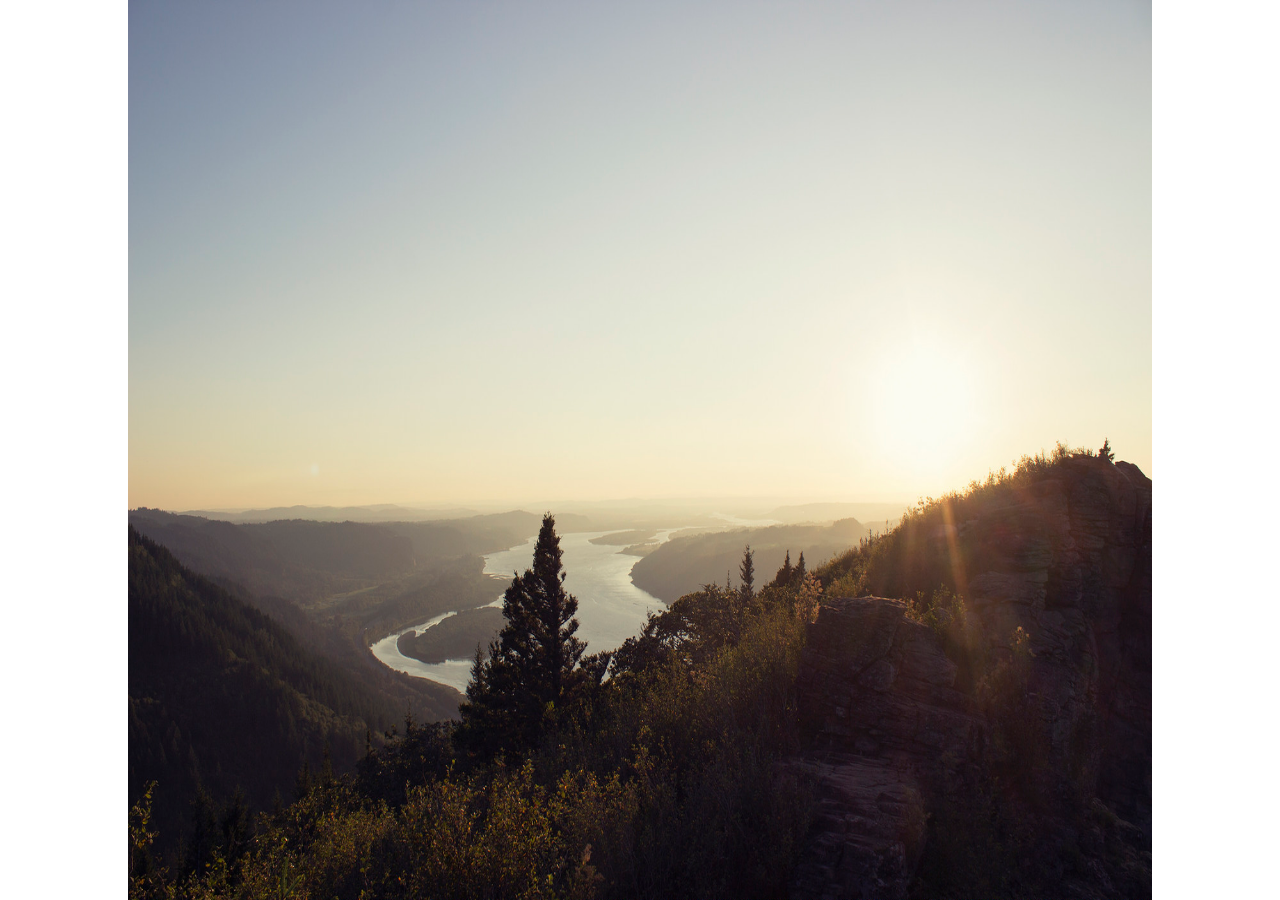
==== index.html @ 679462ae "donghua" ====
<!DOCTYPE html>
<html lang="en">
<head>
	<meta charset="UTF-8">
	<title>3d相册</title>
    <meta name="viewport" content="width=device-width, initial-scale=1, user-scalable=0, minimum-scale=1.0, maximum-scale=1.0" />


    <!-- 在引入lib-flexible需要执行的JS之前，可以手动设置meta来控制dpr值 -->
    <meta content="maximum-dpr=2" name="flexible" />
    <!-- 淘宝移动自适应js -->
    <script type="text/javascript" src="js/build/flexible_css.js"></script>
    <script type="text/javascript" src="js/build/flexible.js"></script>


    <!-- 重置浏览器样式 -->
    <link rel="stylesheet" type="text/css" href="css/build/normalize.css">   

    <!-- 滑动图片样式 -->
    <link rel="stylesheet" type="text/css" href="css/swipePhoto.css">   

    <!-- 页面样式 -->
    <link rel="stylesheet" type="text/css" href="css/main.css">   

</head>
<body>
    <div class="page-ground">    
        <div class="page page1">  
            <div class="photo-thumbnail-wrap" id="photo-thumbnail-wrap">
                <div class="item">
                    <img src="images/1.jpg">
                </div>
                <div class="item">
                    <img src="images/2.jpg">
                </div>                
            </div>
        </div>
    </div>
    <div class="swiper-container hidden" id="swiper-container">  <!-- 图片预览容器 -->
        <div class="swiper-wrapper">
                                              
        </div>
        <div class="close"></div>
    </div>  
    <div class="overlay hidden"></div>
<script type="text/javascript" src="js/build/zepto.min.js"></script>
<script type="text/javascript" src="js/swipePhoto.js"></script>
<script type="text/javascript">

    var items = [
        ["images/1.jpg","images/2.jpg","images/3.jpg","images/4.jpg","images/5.jpg","images/6.jpg"],
        ["images/2.jpg","images/1.jpg","images/3.jpg","images/4.jpg","images/5.jpg","images/6.jpg"],
        ["images/3.jpg","images/4.jpg","images/3.jpg","images/4.jpg","images/5.jpg","images/6.jpg"],
        ["images/4.jpg","images/3.jpg","images/3.jpg","images/4.jpg","images/5.jpg","images/6.jpg"],
        ["images/5.jpg","images/6.jpg","images/3.jpg","images/4.jpg","images/5.jpg","images/6.jpg"],
        ["images/6.jpg","images/5.jpg","images/3.jpg","images/4.jpg","images/5.jpg","images/6.jpg"]
    ]


    var initSwipePhotoFromDOM = function(entranceSelector,gallerySelector,items){

        var entranceSelector = entranceSelector,
            gallerySelector = gallerySelector,
            items = items;

        var options = {
            imgTarget:document.getElementById("lar-img")
        }

        var parseElements = function(gallerySelector){
            var thumbEl = gallerySelector.childNodes,
                item = [];

            for(var i = 0; i<thumbEl.length; i++){
                if (thumbEl[i].nodeType === 1) {
                    item.push(thumbEl[i]);
                }
            }

            return item;
        }    

        var openSwipePhoto = function(items){
            var gallery = new swipePhoto(gallerySelector,items,options); 
            gallery.init();
        }


        var entranceEl = parseElements(entranceSelector);
        for(var i = 0; i<entranceEl.length; i++){
            (function(i){
                entranceEl[i].onclick = function(){
                    openSwipePhoto(items[i]);
                }         
            })(i)
        } 

    }


    var entranceSelector = document.getElementById("photo-thumbnail-wrap");
    var grllerySelector = document.getElementById("swiper-container");
    initSwipePhotoFromDOM(entranceSelector,grllerySelector,items);

</script>
</body>
</html>




<!-- 注意：

手指在滑动整个屏幕时，会影响浏览器的行为，比如滚动和缩放。所以在调用touch事件时，要注意禁止缩放和滚动。

1.禁止缩放

通过meta元标签来设置。

<meta name="viewport" content="target-densitydpi=320,width=640,user-scalable=no">

2.禁止滚动

preventDefault是阻止默认行为，touch事件的默认行为就是滚动。

event.preventDefault(); -->
---- css/swipePhoto.css ----
div{
  box-sizing: border-box;
}
.hidden{
	display: none;
}
.visible{
	display: block;
}
.overlay{ /*用于遮挡背景*/
  position: fixed;
  top: 0;
  bottom: 0;
  left: 0;
  right: 0;
  z-index: 333;
  background-color: rgba(0,0,0,.6);
}
.swiper-container{
  position: absolute;
  left: 0;
  top: 0;
  width: 100%;
  height: 100%;
  overflow: hidden;
  z-index: 334;
}
.swiper-wrapper{
	position: relative;
	width: 100%;
	height: 100%;
}
.swiper-wrapper .swiper-slide{
  position: absolute;
  top: 0;
  left: 0;
  
  display: -webkit-box;display: -webkit-flex;display: -ms-flexbox;display: flex;
  -webkit-box-pack: center;
  -webkit-justify-content: center;
  -ms-flex-pack: center;
  justify-content: center;
  -webkit-box-align: center;
  -webkit-align-items: center;
  -ms-flex-align: center;
          align-items: center;

	width: 100%;
	height: 100%;
}
.swiper-wrapper .swiper-slide img{
  max-width: 100%;
  max-height: 100%;
}
.close{
	position: absolute;
	top: 22px;
	right: 22px;
	z-index: 335;

  width: 22px;
  height: 22px;
  background: url(../img/close.png) center center no-repeat;            
  background-size: cover;
}
.close:after{
	position: absolute;
	content: "";

	top: -10px;
	left: -10px;
	right: -10px;
	bottom: -10px;
}
---- css/main.css ----
.page-ground{
  box-sizing: border-box;
  position: absolute;
  left: 0;
  top: 0;
  width: 100%;
  height: 100%;
  overflow: hidden;
}
.page{
  width: 100%;
  height: 100%;
}
.photo-thumbnail-wrap{
  width: 100%;
  height: 100%;
}
.photo-thumbnail-wrap .item{
  box-sizing: border-box;
  width: 100%;
  height: 100%;
  padding: 0 10%;
  background-color: #fff;
}
.photo-thumbnail-wrap .item img{
  width: 100%;
  height: 100%;
}
.photo-thumbnail-wrap .item p{
  
}
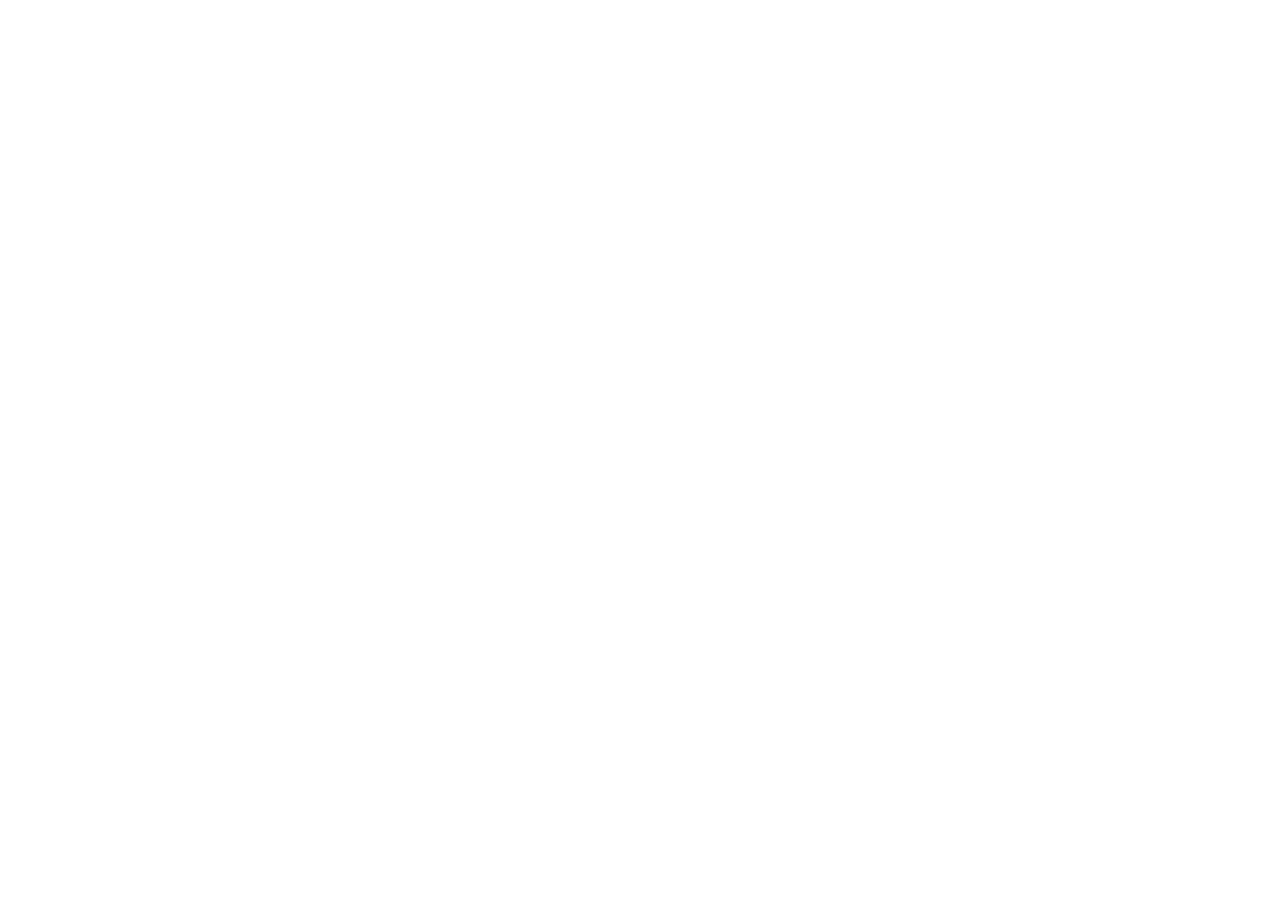
==== commit 12777f03: "解决多次绑定事件的bug" ====
--- a/index.html
+++ b/index.html
@@ -17,6 +17,7 @@
     <link rel="stylesheet" type="text/css" href="css/build/normalize.css">   
 
     <!-- 滑动图片样式 -->
+    <link href="css/default.css" type="text/css" rel="stylesheet">
     <link rel="stylesheet" type="text/css" href="css/swipePhoto.css">   
 
     <!-- 页面样式 -->
@@ -24,15 +25,13 @@
 
 </head>
 <body>
-    <div class="page-ground">    
-        <div class="page page1">  
+    <div class="page-ground"> 
+        <div class="page page1">             
+        </div>      
+        <div class="page page2">  
             <div class="photo-thumbnail-wrap" id="photo-thumbnail-wrap">
-                <div class="item">
-                    <img src="images/1.jpg">
+                <div class="swiper-wrapper">
                 </div>
-                <div class="item">
-                    <img src="images/2.jpg">
-                </div>                
             </div>
         </div>
     </div>
@@ -40,35 +39,23 @@
         <div class="swiper-wrapper">
                                               
         </div>
-        <div class="close"></div>
     </div>  
-    <div class="overlay hidden"></div>
+
+
 <script type="text/javascript" src="js/build/zepto.min.js"></script>
+
+
 <script type="text/javascript" src="js/swipePhoto.js"></script>
 <script type="text/javascript">
-
-    var items = [
-        ["images/1.jpg","images/2.jpg","images/3.jpg","images/4.jpg","images/5.jpg","images/6.jpg"],
-        ["images/2.jpg","images/1.jpg","images/3.jpg","images/4.jpg","images/5.jpg","images/6.jpg"],
-        ["images/3.jpg","images/4.jpg","images/3.jpg","images/4.jpg","images/5.jpg","images/6.jpg"],
-        ["images/4.jpg","images/3.jpg","images/3.jpg","images/4.jpg","images/5.jpg","images/6.jpg"],
-        ["images/5.jpg","images/6.jpg","images/3.jpg","images/4.jpg","images/5.jpg","images/6.jpg"],
-        ["images/6.jpg","images/5.jpg","images/3.jpg","images/4.jpg","images/5.jpg","images/6.jpg"]
-    ]
-
-
-    var initSwipePhotoFromDOM = function(entranceSelector,gallerySelector,items){
+    //图片滑动
+    var initSwipePhotoFromPopUpDOM = function(entranceSelector,gallerySelector,item){
 
         var entranceSelector = entranceSelector,
             gallerySelector = gallerySelector,
-            items = items;
+            item = item;
 
-        var options = {
-            imgTarget:document.getElementById("lar-img")
-        }
-
-        var parseElements = function(gallerySelector){
-            var thumbEl = gallerySelector.childNodes,
+        var parseElements = function(selector){
+            var thumbEl = selector.childNodes,
                 item = [];
 
             for(var i = 0; i<thumbEl.length; i++){
@@ -78,31 +65,100 @@
             }
 
             return item;
-        }    
+        }
 
-        var openSwipePhoto = function(items){
-            var gallery = new swipePhoto(gallerySelector,items,options); 
+        var template = function(item){
+            var html = "";
+            for(var i = 0; i< item.length; i++){
+                html += '<div class="swiper-slide"> <img src="'+ item[i] +'"></div>';
+            }
+
+            return html;
+        }
+
+
+        var openSwipePhoto = function(item){
+
+            var options = {
+                template: template(item),
+            }
+            var gallery = new Swipe(gallerySelector,options); 
             gallery.init();
         }
 
-
-        var entranceEl = parseElements(entranceSelector);
-        for(var i = 0; i<entranceEl.length; i++){
-            (function(i){
-                entranceEl[i].onclick = function(){
-                    openSwipePhoto(items[i]);
-                }         
-            })(i)
-        } 
+        openSwipePhoto(item);
 
     }
 
+    var initSwipePhotoFromDOM = function(gallerySelector,item){
 
-    var entranceSelector = document.getElementById("photo-thumbnail-wrap");
-    var grllerySelector = document.getElementById("swiper-container");
-    initSwipePhotoFromDOM(entranceSelector,grllerySelector,items);
+        var selector = gallerySelector,
+            items = items;
 
+        var parseElements = function(selector){
+            var thumbEl = selector.childNodes,
+                item = [];
+
+            for(var i = 0; i<thumbEl.length; i++){
+                if (thumbEl[i].nodeType === 1) {
+                    item.push(thumbEl[i]);
+                }
+            }
+
+            return item;
+        }
+
+        var template = function(item){
+            var html = "";
+            for(var i = 0; i< item.length; i++){
+                html += '<div class="item"> <img src="'+ item[i] +'"></div>';
+            }
+
+            return html;
+        }
+
+
+        var thouchFun = function(index){
+            console.log("thouchFun");
+
+            var datas = [
+                ["images/1.jpg","images/2.jpg","images/3.jpg","images/4.jpg","images/5.jpg","images/6.jpg"],
+                ["images/2.jpg","images/1.jpg","images/3.jpg","images/4.jpg","images/5.jpg","images/6.jpg"],
+                ["images/3.jpg","images/4.jpg","images/3.jpg","images/4.jpg","images/5.jpg","images/6.jpg"],
+                ["images/4.jpg","images/3.jpg","images/3.jpg","images/4.jpg","images/5.jpg","images/6.jpg"],
+                ["images/5.jpg","images/6.jpg","images/3.jpg","images/4.jpg","images/5.jpg","images/6.jpg"],
+                ["images/6.jpg","images/5.jpg","images/3.jpg","images/4.jpg","images/5.jpg","images/6.jpg"]
+            ]
+
+            var entranceSelector = document.getElementById("photo-thumbnail-wrap");
+            var gallerySelector = document.getElementById("swiper-container");
+
+            initSwipePhotoFromPopUpDOM(entranceSelector,gallerySelector,datas[index]);
+        }
+
+
+        var openSwipePhoto = function(item){
+
+            var options = {
+                template: template(item),
+                isOverlay : false,  
+                isClose : false,
+                isPageNum : false,
+                thouchFun:thouchFun
+            }
+            var gallery = new Swipe(selector,options); 
+            gallery.init();
+        }
+
+        openSwipePhoto(item);
+    }
+
+    var items1 = ["images/1.jpg","images/2.jpg","images/3.jpg","images/4.jpg","images/5.jpg","images/6.jpg"];
+    var gallerySelector = document.getElementById("photo-thumbnail-wrap");
+    initSwipePhotoFromDOM(gallerySelector,items1);
+    
 </script>
+
 </body>
 </html>
 
--- a/css/swipePhoto.css
+++ b/css/swipePhoto.css
@@ -25,38 +25,59 @@
   overflow: hidden;
   z-index: 334;
 }
-.swiper-wrapper{
-	position: relative;
-	width: 100%;
-	height: 100%;
+/*.swiper-wrapper{
+  position: relative;
+  width: 100%;
+  height: 100%;
+  transform: translate3d(0,0,0);
 }
 .swiper-wrapper .swiper-slide{
   position: absolute;
-  top: 0;
-  left: 0;
-  
-  display: -webkit-box;display: -webkit-flex;display: -ms-flexbox;display: flex;
-  -webkit-box-pack: center;
-  -webkit-justify-content: center;
-  -ms-flex-pack: center;
-  justify-content: center;
+  top: 50%;
+  transform: translateY(-50%);
+	width: 100%;
+}*/
+.swiper-wrapper{
+  position: relative;
+  width: 100%;
+  height: 100%;
+  transform: translate3d(0,0,0);
+}
+.swiper-wrapper .swiper-slide{
+  position: absolute;
+
+  height: 100%;
+  width: 100%;
+
+  display: -webkit-box;
+  display: -webkit-flex;
+  display: -ms-flexbox;
+  display: flex;
   -webkit-box-align: center;
   -webkit-align-items: center;
   -ms-flex-align: center;
           align-items: center;
-
-	width: 100%;
-	height: 100%;
+  -webkit-box-pack: center;
+  -webkit-justify-content: center;
+  -ms-flex-pack: center;
+          justify-content: center;
 }
 .swiper-wrapper .swiper-slide img{
   max-width: 100%;
   max-height: 100%;
 }
+/*.swiper-wrapper:after{
+  content:"."; 
+  height:0; 
+  visibility:hidden; 
+  display:block;
+  clear:both; 
+}*/
 .close{
 	position: absolute;
-	top: 22px;
+	top: 8px;
 	right: 22px;
-	z-index: 335;
+	z-index: 336;
 
   width: 22px;
   height: 22px;
@@ -72,3 +93,18 @@
 	right: -10px;
 	bottom: -10px;
 }
+.page-num{
+  position: absolute;
+  top: 0;
+  z-index: 335;
+
+  width: 100%;
+  height: 40px;
+  line-height: 40px;
+
+  color: #fff;
+  text-align: center;
+  font-size: 14px;
+  background-color: rgba(0,0,0,0.3);
+}
+
--- a/css/main.css
+++ b/css/main.css
@@ -16,6 +16,7 @@
   height: 100%;
 }
 .photo-thumbnail-wrap .item{
+  position: absolute;
   box-sizing: border-box;
   width: 100%;
   height: 100%;
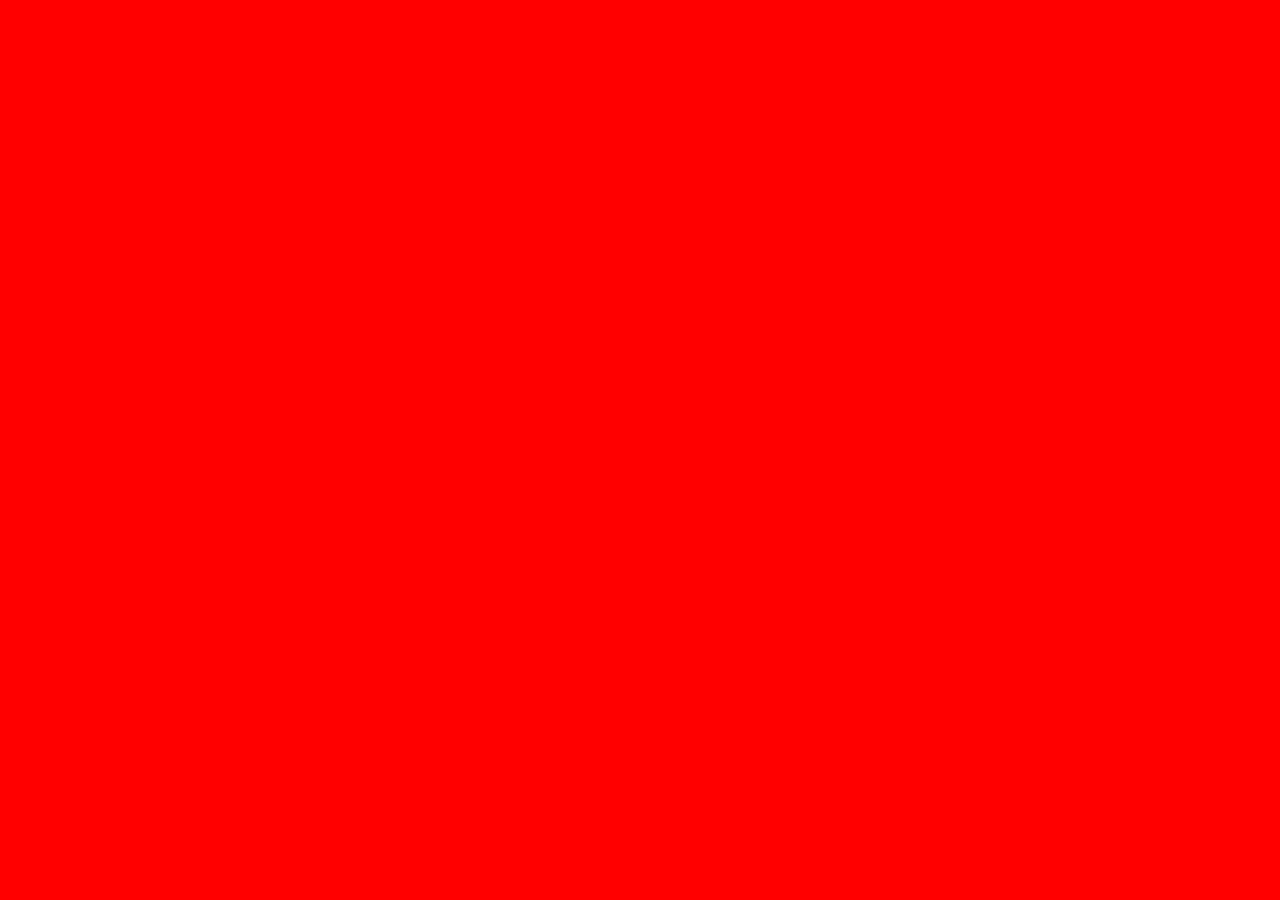
==== commit cde599d9: "添加图片预览photo.html" ====
--- a/index.html
+++ b/index.html
@@ -17,7 +17,6 @@
     <link rel="stylesheet" type="text/css" href="css/build/normalize.css">   
 
     <!-- 滑动图片样式 -->
-    <link href="css/default.css" type="text/css" rel="stylesheet">
     <link rel="stylesheet" type="text/css" href="css/swipePhoto.css">   
 
     <!-- 页面样式 -->
@@ -26,20 +25,11 @@
 </head>
 <body>
     <div class="page-ground"> 
-        <div class="page page1">             
-        </div>      
-        <div class="page page2">  
-            <div class="photo-thumbnail-wrap" id="photo-thumbnail-wrap">
-                <div class="swiper-wrapper">
-                </div>
-            </div>
-        </div>
+        <div class="page page1">    
+              
+        </div>             
     </div>
-    <div class="swiper-container hidden" id="swiper-container">  <!-- 图片预览容器 -->
-        <div class="swiper-wrapper">
-                                              
-        </div>
-    </div>  
+
 
 
 <script type="text/javascript" src="js/build/zepto.min.js"></script>
@@ -47,122 +37,122 @@
 
 <script type="text/javascript" src="js/swipePhoto.js"></script>
 <script type="text/javascript">
-    //图片滑动
-    var initSwipePhotoFromPopUpDOM = function(entranceSelector,gallerySelector,item){
 
-        var entranceSelector = entranceSelector,
-            gallerySelector = gallerySelector,
-            item = item;
+    // var parseElements = function(selector){
+    //     var thumbEl = selector.childNodes,
+    //         item = [];
 
-        var parseElements = function(selector){
-            var thumbEl = selector.childNodes,
-                item = [];
+    //     for(var i = 0; i<thumbEl.length; i++){
+    //         if (thumbEl[i].nodeType === 1) {
+    //             item.push(thumbEl[i]);
+    //         }
+    //     }
 
-            for(var i = 0; i<thumbEl.length; i++){
-                if (thumbEl[i].nodeType === 1) {
-                    item.push(thumbEl[i]);
-                }
-            }
+    //     return item;
+    // }
 
-            return item;
-        }
-
-        var template = function(item){
-            var html = "";
-            for(var i = 0; i< item.length; i++){
-                html += '<div class="swiper-slide"> <img src="'+ item[i] +'"></div>';
-            }
-
-            return html;
-        }
+    // var pageParent = document.getElementsByClassName("page-ground")[0];
 
 
-        var openSwipePhoto = function(item){
+    // function SlideUpDown(target){
+    //     var startX,
+    //         startY,
+    //         endX,
+    //         endY,
+    //         X,
+    //         Y,
+    //         stratTime,
+    //         endTim,
+    //         currentIndex = 0,
+    //         target = target,
+    //         items = parseElements(target),
+    //         winH = window.innerHeight;
 
-            var options = {
-                template: template(item),
-            }
-            var gallery = new Swipe(gallerySelector,options); 
-            gallery.init();
-        }
+    //     var touchStartFun = function(e){
+    //         e.preventDefault();
 
-        openSwipePhoto(item);
+    //         startTime = new Date() * 1;
 
-    }
+    //         stratX = e.targetTouches[0].pageX;
+    //         startY = e.targetTouches[0].pageY;
 
-    var initSwipePhotoFromDOM = function(gallerySelector,item){
+    //     }
 
-        var selector = gallerySelector,
-            items = items;
+    //     var touchMoveFun = function(e){
+    //         var dDis = Math.abs(e.touches[0].pageX - startX) - Math.abs(e.touches[0].pageY - startY);
+    //         if (dDis < 0) return false;         
+    //     }
 
-        var parseElements = function(selector){
-            var thumbEl = selector.childNodes,
-                item = [];
+    //     var touchEndFun = function(e){
+    //         console.log(e);
+    //         e.preventDefault();
 
-            for(var i = 0; i<thumbEl.length; i++){
-                if (thumbEl[i].nodeType === 1) {
-                    item.push(thumbEl[i]);
-                }
-            }
+    //         endTime = new Date() * 1;
+    //         var time = endTime - stratTime;
 
-            return item;
-        }
+    //         var index;
 
-        var template = function(item){
-            var html = "";
-            for(var i = 0; i< item.length; i++){
-                html += '<div class="item"> <img src="'+ item[i] +'"></div>';
-            }
+    //         endX = e.changedTouches[0].pageX;
+    //         endY = e.changedTouches[0].pageY;
 
-            return html;
-        }
+    //         X = endX - startX;
+    //         Y = endY - startY;
+
+    //         if ( Y > 10 ) {
+    //             if (currentIndex == 0) {
+    //                 return false;
+    //             }
+    //             index = currentIndex - 1;
+    //         }else if(Y < -10){
+    //             if (currentIndex == (items.length - 1)) {
+    //                 return false;
+    //             }
+    //             index = currentIndex + 1;
+    //         }else{
+    //             return false;
+    //         }
 
 
-        var thouchFun = function(index){
-            console.log("thouchFun");
+    //         items[currentIndex].style.top = ( Y > 10 ? winH : -winH ) + "px";
+    //         items[index].style.top = 0;
 
-            var datas = [
-                ["images/1.jpg","images/2.jpg","images/3.jpg","images/4.jpg","images/5.jpg","images/6.jpg"],
-                ["images/2.jpg","images/1.jpg","images/3.jpg","images/4.jpg","images/5.jpg","images/6.jpg"],
-                ["images/3.jpg","images/4.jpg","images/3.jpg","images/4.jpg","images/5.jpg","images/6.jpg"],
-                ["images/4.jpg","images/3.jpg","images/3.jpg","images/4.jpg","images/5.jpg","images/6.jpg"],
-                ["images/5.jpg","images/6.jpg","images/3.jpg","images/4.jpg","images/5.jpg","images/6.jpg"],
-                ["images/6.jpg","images/5.jpg","images/3.jpg","images/4.jpg","images/5.jpg","images/6.jpg"]
-            ]
+    //         //改变过渡的方式，从无动画变为有动画
+    //         items[currentIndex].style.webkitTransition = 'top 0.2s ease-out';
+    //         items[index].style.webkitTransition = 'top 0.2s ease-out';
 
-            var entranceSelector = document.getElementById("photo-thumbnail-wrap");
-            var gallerySelector = document.getElementById("swiper-container");
+    //         currentIndex = index;
+    //     } 
 
-            initSwipePhotoFromPopUpDOM(entranceSelector,gallerySelector,datas[index]);
-        }
+    //     function bindEvent(){
+    //         framework.bind(target,'touchstart',touchStartFun);
+    //         framework.bind(target,'touchmove',touchMoveFun);
+    //         framework.bind(target,'touchend',touchEndFun);
+    //     }
 
+    //     function unbindEvent(){
+    //         framework.unbind(target,'touchstart',touchStartFun);
+    //         framework.unbind(target,'touchmove',touchMoveFun);
+    //         framework.unbind(target,'touchend',touchEndFun);           
+    //     }        
 
-        var openSwipePhoto = function(item){
+    //     function init(){
+    //         for(var i = 0; i<items.length; i++){
+    //             items[i].style.top = winH * i + "px";
+    //         }
 
-            var options = {
-                template: template(item),
-                isOverlay : false,  
-                isClose : false,
-                isPageNum : false,
-                thouchFun:thouchFun
-            }
-            var gallery = new Swipe(selector,options); 
-            gallery.init();
-        }
+    //         bindEvent();
+    //     }
 
-        openSwipePhoto(item);
-    }
+    //     init();
+    // }
 
-    var items1 = ["images/1.jpg","images/2.jpg","images/3.jpg","images/4.jpg","images/5.jpg","images/6.jpg"];
-    var gallerySelector = document.getElementById("photo-thumbnail-wrap");
-    initSwipePhotoFromDOM(gallerySelector,items1);
+    // SlideUpDown(pageParent);
+
     
 </script>
 
 </body>
 </html>
-
-
 
 
 <!-- 注意：
--- a/css/main.css
+++ b/css/main.css
@@ -8,8 +8,15 @@
   overflow: hidden;
 }
 .page{
+  position: absolute;
   width: 100%;
   height: 100%;
+}
+.page1{
+  background-color: red;  
+}
+.page2{
+  background-color: #0f0;
 }
 .photo-thumbnail-wrap{
   width: 100%;
@@ -21,12 +28,16 @@
   width: 100%;
   height: 100%;
   padding: 0 10%;
-  background-color: #fff;
 }
 .photo-thumbnail-wrap .item img{
   width: 100%;
   height: 100%;
 }
 .photo-thumbnail-wrap .item p{
-  
+  position: absolute;
+  top: 46%;
+  left: 50%;
+  transform: translate(-50%,-50%);
+  font-size: 14px;
+  color: #000;
 }
